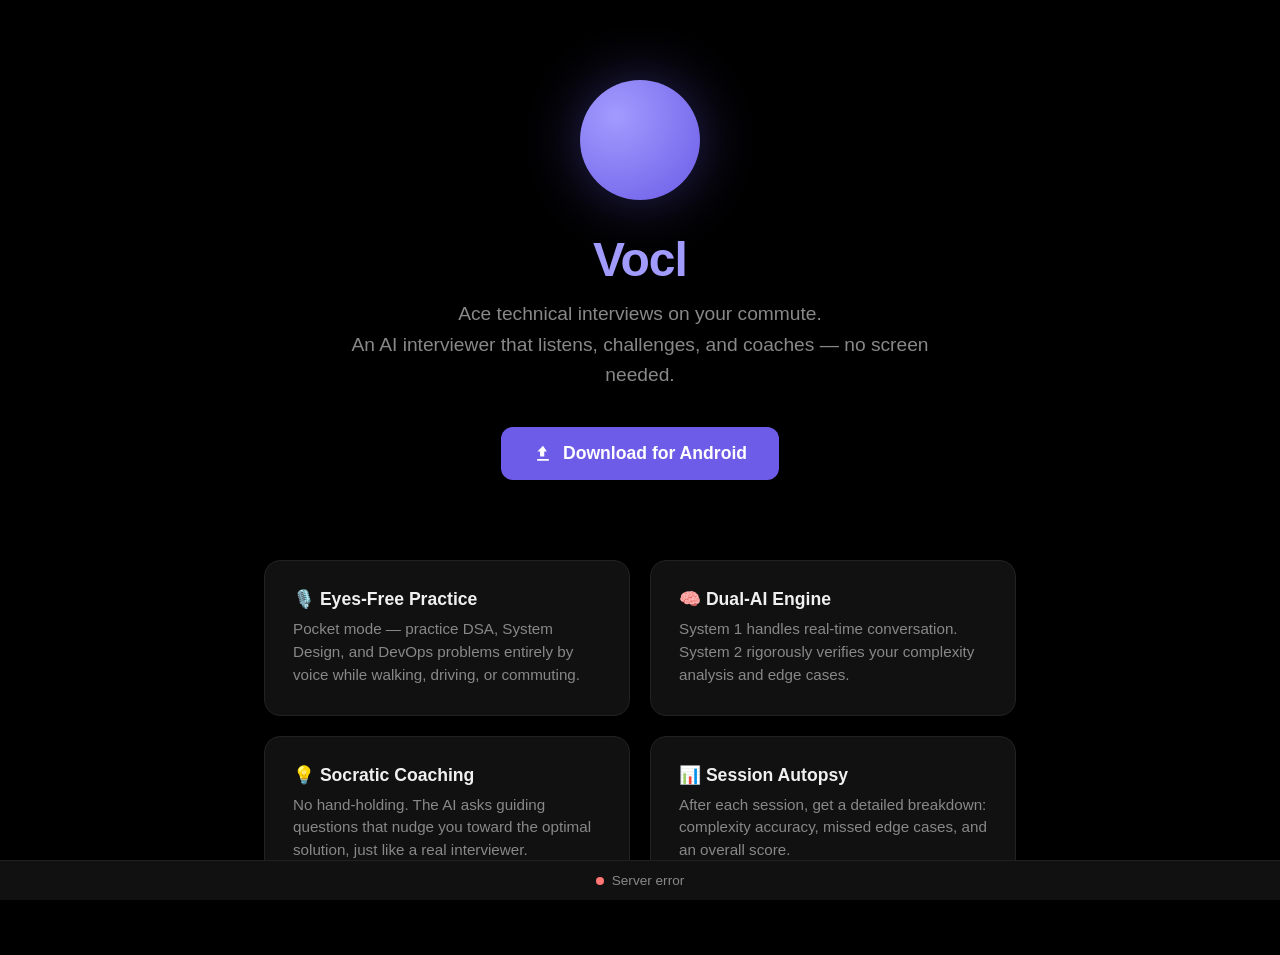
==== static/index.html @ c4c81ea9 "feat: initial Vocl project — FastAPI backend + Android hybrid client Backend (FastAPI): - System 1/2" ====
<!DOCTYPE html>
<html lang="en">
<head>
  <meta charset="UTF-8" />
  <meta name="viewport" content="width=device-width, initial-scale=1.0" />
  <title>Vocl — Ace Interviews on Your Commute</title>
  <style>
    :root {
      --bg: #000;
      --surface: #111;
      --accent: #6C5CE7;
      --accent-glow: #a29bfe;
      --text: #f0f0f0;
      --muted: #888;
      --green: #00b894;
      --red: #ff7675;
    }

    * { margin: 0; padding: 0; box-sizing: border-box; }

    body {
      font-family: -apple-system, BlinkMacSystemFont, 'Segoe UI', Roboto, sans-serif;
      background: var(--bg);
      color: var(--text);
      min-height: 100vh;
      display: flex;
      flex-direction: column;
      align-items: center;
    }

    .hero {
      display: flex;
      flex-direction: column;
      align-items: center;
      justify-content: center;
      text-align: center;
      padding: 80px 24px 48px;
      max-width: 640px;
    }

    .orb {
      width: 120px;
      height: 120px;
      border-radius: 50%;
      background: radial-gradient(circle at 30% 30%, var(--accent-glow), var(--accent));
      box-shadow: 0 0 60px rgba(108, 92, 231, 0.4);
      margin-bottom: 32px;
      animation: pulse 3s ease-in-out infinite;
    }

    @keyframes pulse {
      0%, 100% { transform: scale(1); box-shadow: 0 0 60px rgba(108, 92, 231, 0.4); }
      50% { transform: scale(1.08); box-shadow: 0 0 90px rgba(108, 92, 231, 0.6); }
    }

    h1 {
      font-size: 3rem;
      font-weight: 700;
      letter-spacing: -1px;
      margin-bottom: 12px;
    }

    h1 span { color: var(--accent-glow); }

    .tagline {
      font-size: 1.2rem;
      color: var(--muted);
      line-height: 1.6;
      margin-bottom: 36px;
    }

    .cta {
      display: inline-flex;
      align-items: center;
      gap: 10px;
      background: var(--accent);
      color: #fff;
      text-decoration: none;
      padding: 16px 32px;
      border-radius: 12px;
      font-size: 1.1rem;
      font-weight: 600;
      transition: transform 0.2s, box-shadow 0.2s;
    }

    .cta:hover {
      transform: translateY(-2px);
      box-shadow: 0 8px 30px rgba(108, 92, 231, 0.5);
    }

    .cta svg { width: 20px; height: 20px; fill: currentColor; }

    .features {
      display: grid;
      grid-template-columns: repeat(auto-fit, minmax(260px, 1fr));
      gap: 20px;
      max-width: 800px;
      padding: 32px 24px 64px;
      width: 100%;
    }

    .card {
      background: var(--surface);
      border: 1px solid #222;
      border-radius: 16px;
      padding: 28px;
    }

    .card h3 {
      font-size: 1.1rem;
      margin-bottom: 8px;
    }

    .card p {
      color: var(--muted);
      font-size: 0.95rem;
      line-height: 1.5;
    }

    .status-bar {
      position: fixed;
      bottom: 0;
      width: 100%;
      background: var(--surface);
      border-top: 1px solid #222;
      padding: 12px 24px;
      display: flex;
      justify-content: center;
      align-items: center;
      gap: 8px;
      font-size: 0.85rem;
      color: var(--muted);
    }

    .dot {
      width: 8px;
      height: 8px;
      border-radius: 50%;
      background: var(--red);
    }

    .dot.live { background: var(--green); animation: blink 2s infinite; }

    @keyframes blink {
      0%, 100% { opacity: 1; }
      50% { opacity: 0.4; }
    }
  </style>
</head>
<body>
  <section class="hero">
    <div class="orb"></div>
    <h1><span>Vocl</span></h1>
    <p class="tagline">
      Ace technical interviews on your commute.<br />
      An AI interviewer that listens, challenges, and coaches — no screen needed.
    </p>
    <a class="cta" href="/downloads/vocl-release.apk" download>
      <svg viewBox="0 0 24 24"><path d="M5 20h14v-2H5v2zm7-18L5.33 9h3.17v6h5v-6h3.17L12 2z"/></svg>
      Download for Android
    </a>
  </section>

  <section class="features">
    <div class="card">
      <h3>🎙️ Eyes-Free Practice</h3>
      <p>Pocket mode — practice DSA, System Design, and DevOps problems entirely by voice while walking, driving, or commuting.</p>
    </div>
    <div class="card">
      <h3>🧠 Dual-AI Engine</h3>
      <p>System 1 handles real-time conversation. System 2 rigorously verifies your complexity analysis and edge cases.</p>
    </div>
    <div class="card">
      <h3>💡 Socratic Coaching</h3>
      <p>No hand-holding. The AI asks guiding questions that nudge you toward the optimal solution, just like a real interviewer.</p>
    </div>
    <div class="card">
      <h3>📊 Session Autopsy</h3>
      <p>After each session, get a detailed breakdown: complexity accuracy, missed edge cases, and an overall score.</p>
    </div>
  </section>

  <div class="status-bar">
    <span class="dot" id="status-dot"></span>
    <span id="status-text">Checking server...</span>
  </div>

  <script>
    (async () => {
      const dot = document.getElementById('status-dot');
      const text = document.getElementById('status-text');
      try {
        const res = await fetch('/api/health');
        if (res.ok) {
          dot.classList.add('live');
          text.textContent = 'Server online';
        } else {
          text.textContent = 'Server error';
        }
      } catch {
        text.textContent = 'Server offline';
      }
    })();
  </script>
</body>
</html>
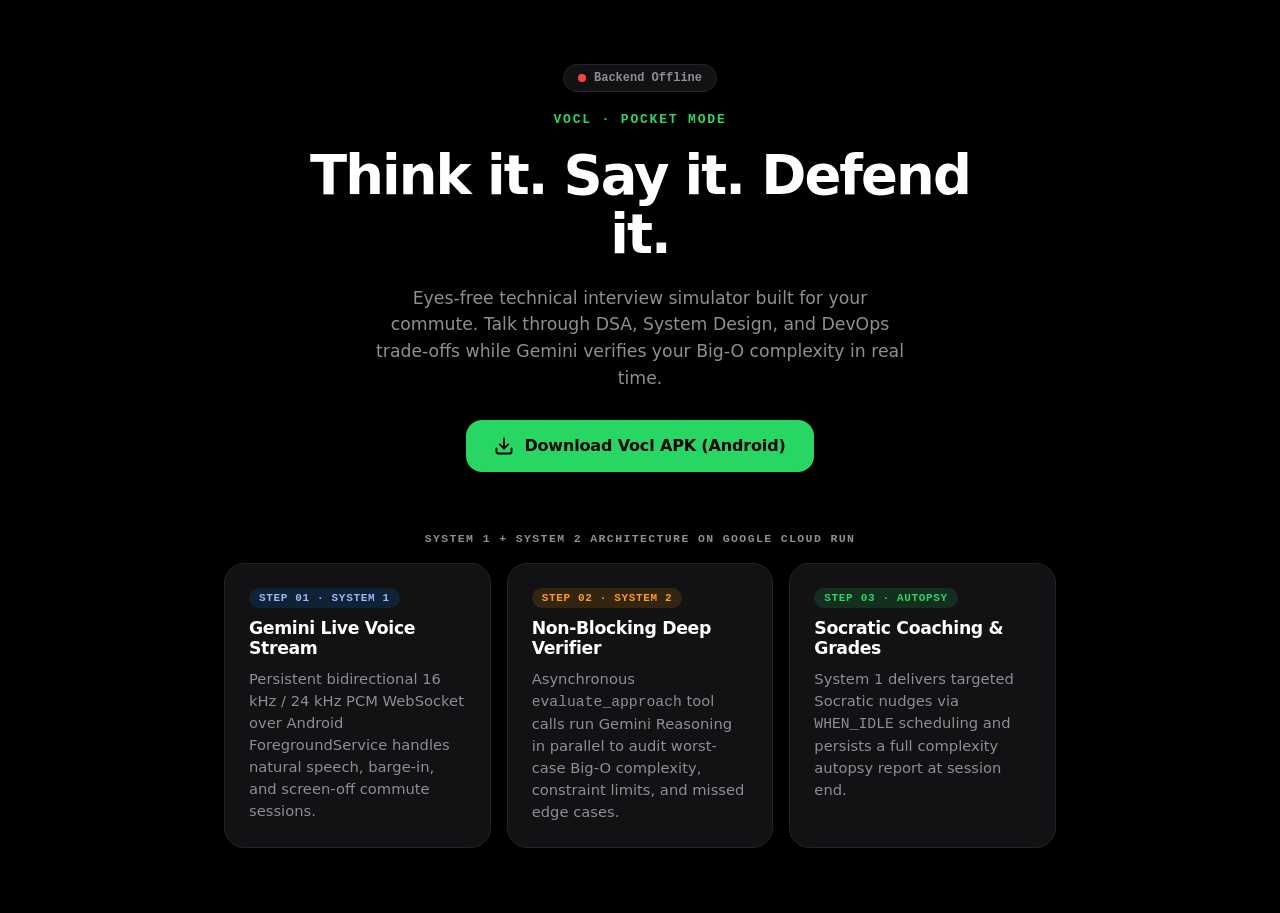
==== commit d2a9f8c2: "Milestone: Production-grade unified Android UI, Profile page, and GCP landing page" ====
--- a/static/index.html
+++ b/static/index.html
@@ -3,187 +3,191 @@
 <head>
   <meta charset="UTF-8" />
   <meta name="viewport" content="width=device-width, initial-scale=1.0" />
-  <title>Vocl — Ace Interviews on Your Commute</title>
+  <title>Vocl — Think it. Say it. Defend it.</title>
   <style>
     :root {
-      --bg: #000;
-      --surface: #111;
-      --accent: #6C5CE7;
-      --accent-glow: #a29bfe;
-      --text: #f0f0f0;
-      --muted: #888;
-      --green: #00b894;
-      --red: #ff7675;
-    }
-
-    * { margin: 0; padding: 0; box-sizing: border-box; }
+      --bg: #000000;
+      --surface: #121214;
+      --border: #242428;
+      --green: #28D763;
+      --amber: #FF9F0A;
+      --blue: #0A84FF;
+      --blue-soft: #9AB8FF;
+      --red: #FF453A;
+      --text: #FFFFFF;
+      --muted: #8E8E93;
+    }
+
+    * { margin: 0; padding: 0; box-sizing: border-box; -webkit-font-smoothing: antialiased; }
 
     body {
-      font-family: -apple-system, BlinkMacSystemFont, 'Segoe UI', Roboto, sans-serif;
+      font-family: -apple-system, BlinkMacSystemFont, "SF Pro Display", "Inter", system-ui, sans-serif;
       background: var(--bg);
       color: var(--text);
       min-height: 100vh;
       display: flex;
       flex-direction: column;
       align-items: center;
-    }
+      padding-bottom: 64px;
+    }
+
+    .mono { font-family: "SF Mono", "JetBrains Mono", ui-monospace, Menlo, monospace; }
 
     .hero {
-      display: flex;
-      flex-direction: column;
-      align-items: center;
-      justify-content: center;
+      width: 100%;
+      max-width: 720px;
+      padding: 64px 24px 40px;
+      display: flex;
+      flex-direction: column;
+      align-items: center;
       text-align: center;
-      padding: 80px 24px 48px;
-      max-width: 640px;
-    }
-
-    .orb {
-      width: 120px;
-      height: 120px;
-      border-radius: 50%;
-      background: radial-gradient(circle at 30% 30%, var(--accent-glow), var(--accent));
-      box-shadow: 0 0 60px rgba(108, 92, 231, 0.4);
-      margin-bottom: 32px;
-      animation: pulse 3s ease-in-out infinite;
-    }
-
-    @keyframes pulse {
-      0%, 100% { transform: scale(1); box-shadow: 0 0 60px rgba(108, 92, 231, 0.4); }
-      50% { transform: scale(1.08); box-shadow: 0 0 90px rgba(108, 92, 231, 0.6); }
+      gap: 20px;
+    }
+
+    .status-pill {
+      display: inline-flex;
+      align-items: center;
+      gap: 8px;
+      padding: 6px 14px;
+      border-radius: 9999px;
+      background: var(--surface);
+      border: 1px solid var(--border);
+      font-size: 12px;
+      font-weight: 600;
+      color: var(--muted);
+    }
+
+    .dot { width: 8px; height: 8px; border-radius: 50%; background: var(--red); }
+    .dot.live { background: var(--green); box-shadow: 0 0 10px rgba(40, 215, 99, 0.7); }
+
+    .brand {
+      font-size: 13px;
+      font-weight: 700;
+      letter-spacing: 0.14em;
+      text-transform: uppercase;
+      color: var(--green);
     }
 
     h1 {
-      font-size: 3rem;
-      font-weight: 700;
-      letter-spacing: -1px;
-      margin-bottom: 12px;
-    }
-
-    h1 span { color: var(--accent-glow); }
+      font-size: clamp(2.2rem, 5vw, 3.4rem);
+      font-weight: 700;
+      line-height: 1.08;
+      letter-spacing: -0.035em;
+    }
 
     .tagline {
-      font-size: 1.2rem;
+      max-width: 540px;
+      font-size: 1.08rem;
+      line-height: 1.55;
       color: var(--muted);
-      line-height: 1.6;
-      margin-bottom: 36px;
     }
 
     .cta {
+      margin-top: 8px;
       display: inline-flex;
       align-items: center;
       gap: 10px;
-      background: var(--accent);
-      color: #fff;
+      background: var(--green);
+      color: #000000;
       text-decoration: none;
-      padding: 16px 32px;
-      border-radius: 12px;
-      font-size: 1.1rem;
+      padding: 16px 28px;
+      border-radius: 16px;
+      font-size: 1rem;
+      font-weight: 700;
+      letter-spacing: -0.01em;
+      transition: transform 0.15s ease, opacity 0.15s ease;
+    }
+
+    .cta:hover { transform: translateY(-2px); opacity: 0.94; }
+
+    .arch-section {
+      width: 100%;
+      max-width: 880px;
+      padding: 20px 24px 0;
+      display: flex;
+      flex-direction: column;
+      gap: 18px;
+    }
+
+    .section-label {
+      text-align: center;
+      font-size: 11.5px;
       font-weight: 600;
-      transition: transform 0.2s, box-shadow 0.2s;
-    }
-
-    .cta:hover {
-      transform: translateY(-2px);
-      box-shadow: 0 8px 30px rgba(108, 92, 231, 0.5);
-    }
-
-    .cta svg { width: 20px; height: 20px; fill: currentColor; }
-
-    .features {
+      letter-spacing: 0.12em;
+      text-transform: uppercase;
+      color: var(--muted);
+    }
+
+    .steps {
       display: grid;
-      grid-template-columns: repeat(auto-fit, minmax(260px, 1fr));
-      gap: 20px;
-      max-width: 800px;
-      padding: 32px 24px 64px;
-      width: 100%;
+      grid-template-columns: repeat(auto-fit, minmax(240px, 1fr));
+      gap: 16px;
     }
 
     .card {
       background: var(--surface);
-      border: 1px solid #222;
-      border-radius: 16px;
-      padding: 28px;
-    }
-
-    .card h3 {
-      font-size: 1.1rem;
-      margin-bottom: 8px;
-    }
-
-    .card p {
-      color: var(--muted);
-      font-size: 0.95rem;
-      line-height: 1.5;
-    }
-
-    .status-bar {
-      position: fixed;
-      bottom: 0;
-      width: 100%;
-      background: var(--surface);
-      border-top: 1px solid #222;
-      padding: 12px 24px;
-      display: flex;
-      justify-content: center;
-      align-items: center;
-      gap: 8px;
-      font-size: 0.85rem;
-      color: var(--muted);
-    }
-
-    .dot {
-      width: 8px;
-      height: 8px;
-      border-radius: 50%;
-      background: var(--red);
-    }
-
-    .dot.live { background: var(--green); animation: blink 2s infinite; }
-
-    @keyframes blink {
-      0%, 100% { opacity: 1; }
-      50% { opacity: 0.4; }
-    }
+      border: 1px solid var(--border);
+      border-radius: 20px;
+      padding: 24px;
+      display: flex;
+      flex-direction: column;
+      gap: 10px;
+    }
+
+    .step-badge {
+      align-self: flex-start;
+      padding: 4px 10px;
+      border-radius: 9999px;
+      font-size: 11px;
+      font-weight: 700;
+      letter-spacing: 0.06em;
+    }
+
+    .step-badge.s1 { background: rgba(10, 132, 255, 0.14); color: var(--blue-soft); }
+    .step-badge.s2 { background: rgba(255, 159, 10, 0.14); color: var(--amber); }
+    .step-badge.s3 { background: rgba(40, 215, 99, 0.14); color: var(--green); }
+
+    .card h3 { font-size: 1.08rem; font-weight: 700; letter-spacing: -0.02em; }
+    .card p { font-size: 0.92rem; line-height: 1.5; color: var(--muted); }
   </style>
 </head>
 <body>
   <section class="hero">
-    <div class="orb"></div>
-    <h1><span>Vocl</span></h1>
+    <div class="status-pill mono">
+      <span class="dot" id="status-dot"></span>
+      <span id="status-text">Checking Cloud Run backend…</span>
+    </div>
+    <span class="brand mono">VOCL · POCKET MODE</span>
+    <h1>Think it. Say it. Defend it.</h1>
     <p class="tagline">
-      Ace technical interviews on your commute.<br />
-      An AI interviewer that listens, challenges, and coaches — no screen needed.
+      Eyes-free technical interview simulator built for your commute. Talk through DSA, System Design, and DevOps trade-offs while Gemini verifies your Big-O complexity in real time.
     </p>
     <a class="cta" href="/downloads/vocl-release.apk" download>
-      <svg viewBox="0 0 24 24"><path d="M5 20h14v-2H5v2zm7-18L5.33 9h3.17v6h5v-6h3.17L12 2z"/></svg>
-      Download for Android
+      <svg width="20" height="20" viewBox="0 0 24 24" fill="none" stroke="currentColor" stroke-width="2.3" stroke-linecap="round" stroke-linejoin="round"><path d="M21 15v4a2 2 0 0 1-2 2H5a2 2 0 0 1-2-2v-4"></path><polyline points="7 10 12 15 17 10"></polyline><line x1="12" y1="15" x2="12" y2="3"></line></svg>
+      Download Vocl APK (Android)
     </a>
   </section>
 
-  <section class="features">
-    <div class="card">
-      <h3>🎙️ Eyes-Free Practice</h3>
-      <p>Pocket mode — practice DSA, System Design, and DevOps problems entirely by voice while walking, driving, or commuting.</p>
-    </div>
-    <div class="card">
-      <h3>🧠 Dual-AI Engine</h3>
-      <p>System 1 handles real-time conversation. System 2 rigorously verifies your complexity analysis and edge cases.</p>
-    </div>
-    <div class="card">
-      <h3>💡 Socratic Coaching</h3>
-      <p>No hand-holding. The AI asks guiding questions that nudge you toward the optimal solution, just like a real interviewer.</p>
-    </div>
-    <div class="card">
-      <h3>📊 Session Autopsy</h3>
-      <p>After each session, get a detailed breakdown: complexity accuracy, missed edge cases, and an overall score.</p>
+  <section class="arch-section">
+    <div class="section-label mono">SYSTEM 1 + SYSTEM 2 ARCHITECTURE ON GOOGLE CLOUD RUN</div>
+    <div class="steps">
+      <article class="card">
+        <span class="step-badge s1 mono">STEP 01 · SYSTEM 1</span>
+        <h3>Gemini Live Voice Stream</h3>
+        <p>Persistent bidirectional 16 kHz / 24 kHz PCM WebSocket over Android ForegroundService handles natural speech, barge-in, and screen-off commute sessions.</p>
+      </article>
+      <article class="card">
+        <span class="step-badge s2 mono">STEP 02 · SYSTEM 2</span>
+        <h3>Non-Blocking Deep Verifier</h3>
+        <p>Asynchronous <code>evaluate_approach</code> tool calls run Gemini Reasoning in parallel to audit worst-case Big-O complexity, constraint limits, and missed edge cases.</p>
+      </article>
+      <article class="card">
+        <span class="step-badge s3 mono">STEP 03 · AUTOPSY</span>
+        <h3>Socratic Coaching &amp; Grades</h3>
+        <p>System 1 delivers targeted Socratic nudges via <code>WHEN_IDLE</code> scheduling and persists a full complexity autopsy report at session end.</p>
+      </article>
     </div>
   </section>
-
-  <div class="status-bar">
-    <span class="dot" id="status-dot"></span>
-    <span id="status-text">Checking server...</span>
-  </div>
 
   <script>
     (async () => {
@@ -191,14 +195,12 @@
       const text = document.getElementById('status-text');
       try {
         const res = await fetch('/api/health');
-        if (res.ok) {
-          dot.classList.add('live');
-          text.textContent = 'Server online';
-        } else {
-          text.textContent = 'Server error';
-        }
+        if (!res.ok) throw new Error('HTTP ' + res.status);
+        const data = await res.json();
+        dot.classList.add('live');
+        text.textContent = 'Backend Online (' + (data.ai_mode === 'live' ? 'Live Gemini' : 'Mock Mode') + ')';
       } catch {
-        text.textContent = 'Server offline';
+        text.textContent = 'Backend Offline';
       }
     })();
   </script>
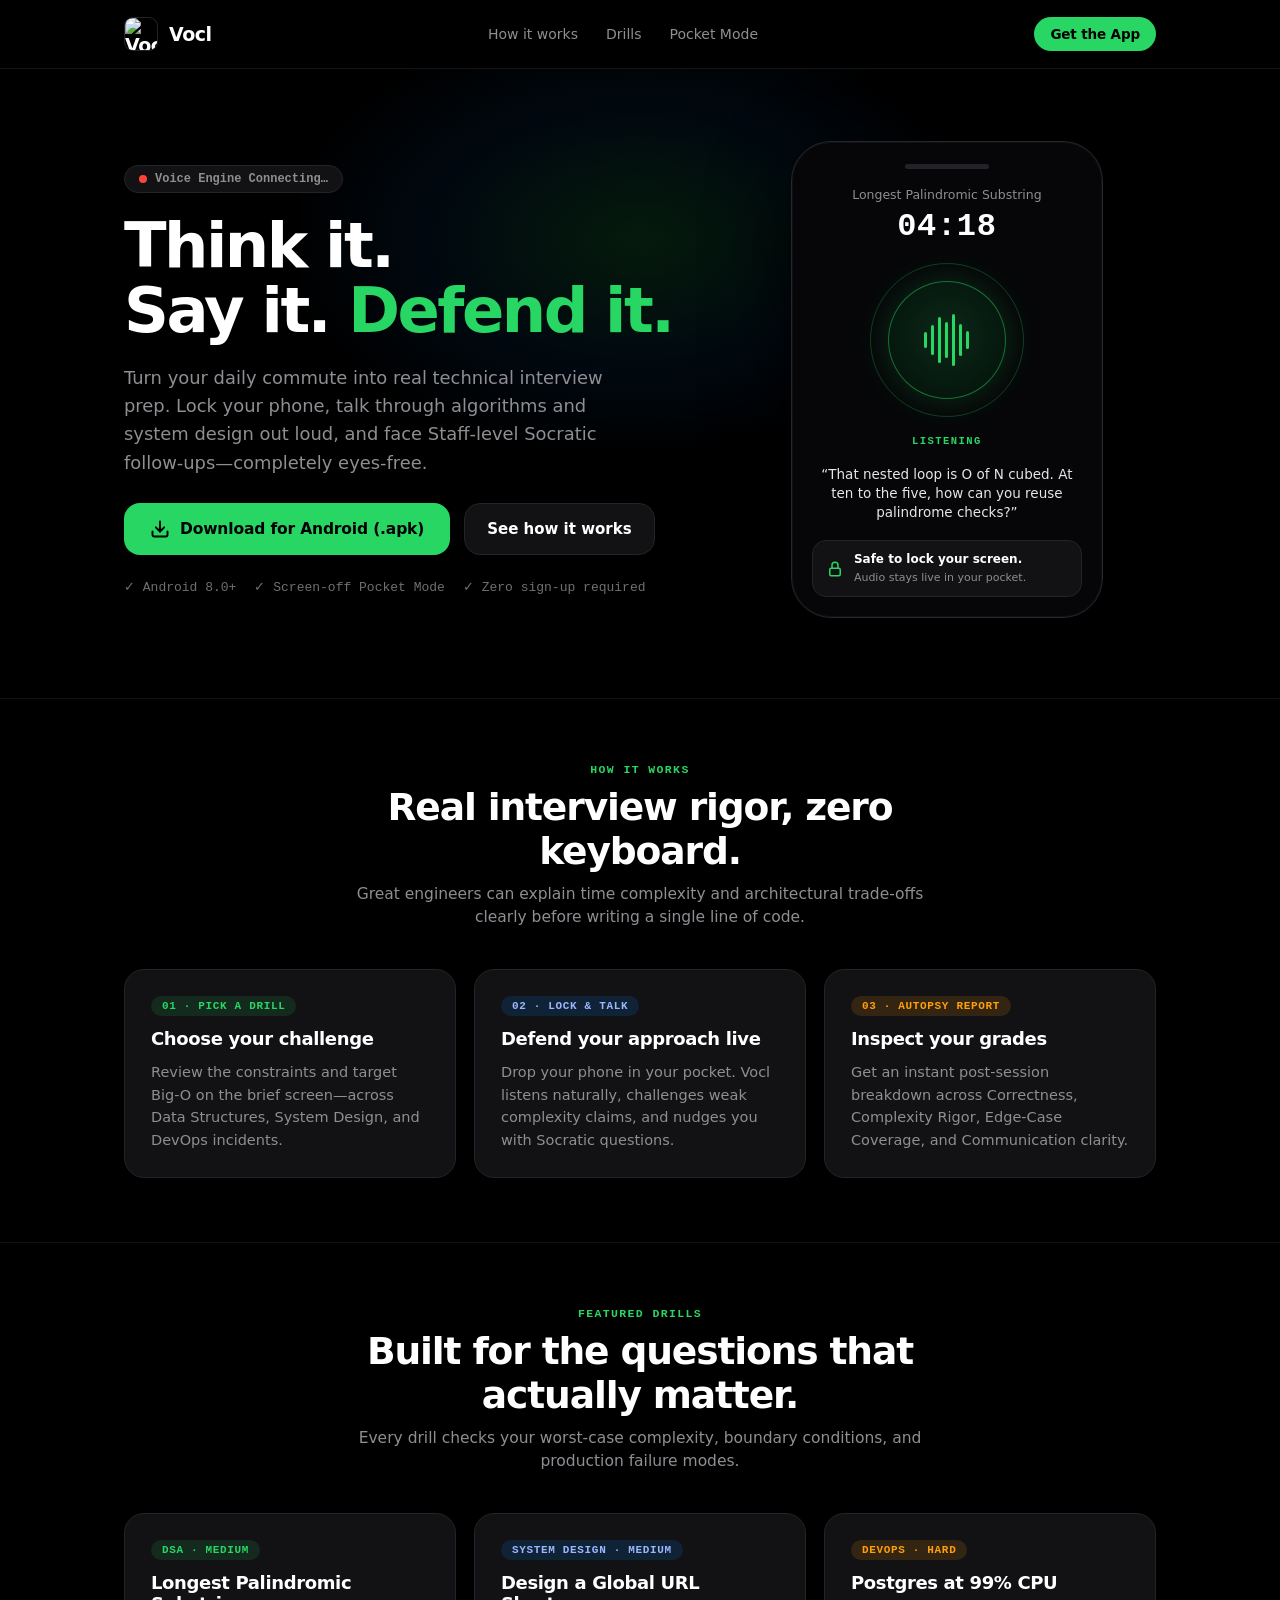
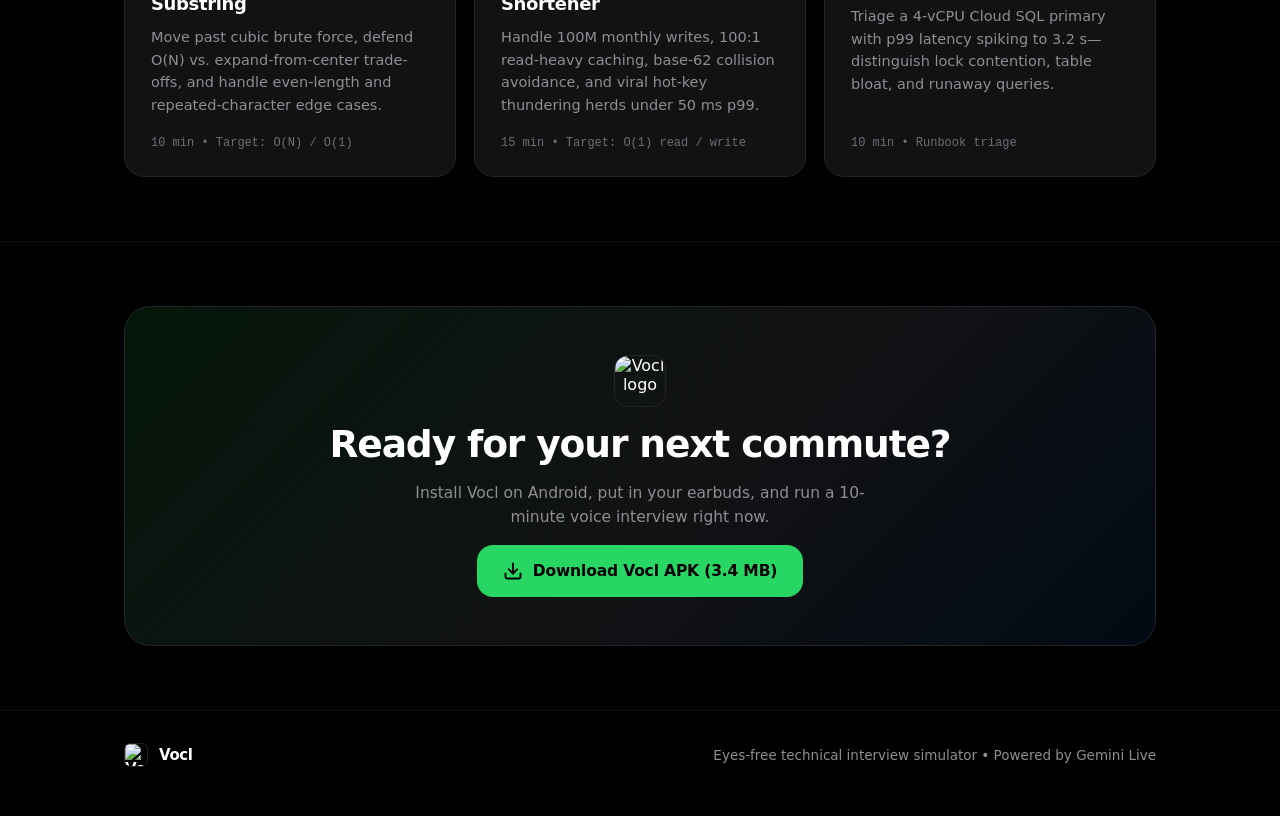
==== commit e263816b: "feat(brand): add Vocl logo to Android launcher/app and upgrade user-facing landing page" ====
--- a/static/index.html
+++ b/static/index.html
@@ -4,10 +4,14 @@
   <meta charset="UTF-8" />
   <meta name="viewport" content="width=device-width, initial-scale=1.0" />
   <title>Vocl — Think it. Say it. Defend it.</title>
+  <meta name="description" content="Practice technical interviews eyes-free on your commute. Lock your phone, talk through algorithms and system design out loud, and get real-time Socratic feedback." />
+  <link rel="icon" type="image/png" href="/favicon.png" />
+  <link rel="apple-touch-icon" href="/vocl-logo.png" />
   <style>
     :root {
       --bg: #000000;
       --surface: #121214;
+      --surface-elevated: #18181C;
       --border: #242428;
       --green: #28D763;
       --amber: #FF9F0A;
@@ -15,179 +19,365 @@
       --blue-soft: #9AB8FF;
       --red: #FF453A;
       --text: #FFFFFF;
+      --text-secondary: #D4D4D8;
       --muted: #8E8E93;
     }
 
     * { margin: 0; padding: 0; box-sizing: border-box; -webkit-font-smoothing: antialiased; }
+    html { scroll-behavior: smooth; }
 
     body {
       font-family: -apple-system, BlinkMacSystemFont, "SF Pro Display", "Inter", system-ui, sans-serif;
       background: var(--bg);
       color: var(--text);
       min-height: 100vh;
-      display: flex;
-      flex-direction: column;
-      align-items: center;
-      padding-bottom: 64px;
-    }
-
-    .mono { font-family: "SF Mono", "JetBrains Mono", ui-monospace, Menlo, monospace; }
-
+      overflow-x: hidden;
+    }
+
+    .mono { font-family: "SF Mono", "JetBrains Mono", ui-monospace, Menlo, monospace; font-variant-numeric: tabular-nums; }
+    .container { width: 100%; max-width: 1080px; margin: 0 auto; padding: 0 24px; }
+
+    /* Sticky Top Nav */
+    .nav {
+      position: sticky; top: 0; z-index: 60;
+      background: rgba(0, 0, 0, 0.84);
+      backdrop-filter: blur(18px);
+      border-bottom: 1px solid rgba(255, 255, 255, 0.08);
+    }
+    .nav-inner {
+      height: 68px; display: flex; align-items: center; justify-content: space-between; gap: 20px;
+    }
+    .brand {
+      display: inline-flex; align-items: center; gap: 11px;
+      text-decoration: none; color: var(--text); font-weight: 700; font-size: 19px; letter-spacing: -0.025em;
+    }
+    .brand img {
+      width: 34px; height: 34px; border-radius: 9px; border: 1px solid var(--border);
+    }
+    .nav-links { display: flex; align-items: center; gap: 28px; }
+    .nav-links a {
+      color: var(--muted); text-decoration: none; font-size: 14px; font-weight: 500;
+      transition: color 0.15s ease;
+    }
+    .nav-links a:hover { color: var(--text); }
+    .nav-cta {
+      display: inline-flex; align-items: center; gap: 8px;
+      padding: 9px 16px; border-radius: 9999px;
+      background: var(--green); color: #000000; text-decoration: none;
+      font-size: 13.5px; font-weight: 700; letter-spacing: -0.01em;
+      transition: transform 0.15s ease, opacity 0.15s ease;
+    }
+    .nav-cta:hover { transform: translateY(-1px); opacity: 0.94; }
+
+    /* Hero */
     .hero {
-      width: 100%;
-      max-width: 720px;
-      padding: 64px 24px 40px;
-      display: flex;
-      flex-direction: column;
-      align-items: center;
-      text-align: center;
-      gap: 20px;
-    }
+      position: relative; padding: 72px 0 80px;
+    }
+    .hero::before {
+      content: ""; position: absolute; top: -40px; left: 50%; transform: translateX(-50%);
+      width: 680px; height: 420px; pointer-events: none; z-index: 0;
+      background: radial-gradient(ellipse at center, rgba(40, 215, 99, 0.12) 0%, rgba(10, 132, 255, 0.06) 45%, rgba(0, 0, 0, 0) 75%);
+    }
+    .hero-grid {
+      position: relative; z-index: 1;
+      display: grid; grid-template-columns: 1.15fr 0.85fr; gap: 48px; align-items: center;
+    }
+    .hero-copy { display: flex; flex-direction: column; align-items: flex-start; gap: 20px; }
 
     .status-pill {
-      display: inline-flex;
-      align-items: center;
-      gap: 8px;
-      padding: 6px 14px;
-      border-radius: 9999px;
-      background: var(--surface);
-      border: 1px solid var(--border);
-      font-size: 12px;
-      font-weight: 600;
-      color: var(--muted);
-    }
-
+      display: inline-flex; align-items: center; gap: 8px;
+      padding: 6px 14px; border-radius: 9999px;
+      background: var(--surface); border: 1px solid var(--border);
+      font-size: 12px; font-weight: 600; color: var(--muted);
+    }
     .dot { width: 8px; height: 8px; border-radius: 50%; background: var(--red); }
-    .dot.live { background: var(--green); box-shadow: 0 0 10px rgba(40, 215, 99, 0.7); }
-
-    .brand {
-      font-size: 13px;
-      font-weight: 700;
-      letter-spacing: 0.14em;
-      text-transform: uppercase;
-      color: var(--green);
-    }
+    .dot.live { background: var(--green); box-shadow: 0 0 10px rgba(40, 215, 99, 0.75); }
 
     h1 {
-      font-size: clamp(2.2rem, 5vw, 3.4rem);
-      font-weight: 700;
-      line-height: 1.08;
-      letter-spacing: -0.035em;
-    }
-
-    .tagline {
-      max-width: 540px;
-      font-size: 1.08rem;
-      line-height: 1.55;
-      color: var(--muted);
-    }
-
-    .cta {
-      margin-top: 8px;
-      display: inline-flex;
-      align-items: center;
-      gap: 10px;
-      background: var(--green);
-      color: #000000;
-      text-decoration: none;
-      padding: 16px 28px;
-      border-radius: 16px;
-      font-size: 1rem;
-      font-weight: 700;
-      letter-spacing: -0.01em;
+      font-size: clamp(2.5rem, 5.2vw, 3.9rem);
+      font-weight: 700; line-height: 1.05; letter-spacing: -0.04em;
+    }
+    h1 .accent { color: var(--green); }
+
+    .hero-sub {
+      font-size: 1.12rem; line-height: 1.58; color: var(--muted); max-width: 510px;
+    }
+
+    .cta-row { display: flex; flex-wrap: wrap; align-items: center; gap: 14px; margin-top: 6px; }
+    .btn-primary {
+      display: inline-flex; align-items: center; gap: 10px;
+      padding: 16px 26px; border-radius: 16px;
+      background: var(--green); color: #000000; text-decoration: none;
+      font-size: 15.5px; font-weight: 700; letter-spacing: -0.01em;
       transition: transform 0.15s ease, opacity 0.15s ease;
     }
-
-    .cta:hover { transform: translateY(-2px); opacity: 0.94; }
-
-    .arch-section {
-      width: 100%;
-      max-width: 880px;
-      padding: 20px 24px 0;
-      display: flex;
-      flex-direction: column;
-      gap: 18px;
-    }
-
-    .section-label {
-      text-align: center;
-      font-size: 11.5px;
-      font-weight: 600;
-      letter-spacing: 0.12em;
-      text-transform: uppercase;
-      color: var(--muted);
-    }
-
-    .steps {
-      display: grid;
-      grid-template-columns: repeat(auto-fit, minmax(240px, 1fr));
-      gap: 16px;
-    }
-
+    .btn-primary:hover { transform: translateY(-2px); opacity: 0.94; }
+    .btn-secondary {
+      display: inline-flex; align-items: center; gap: 8px;
+      padding: 16px 22px; border-radius: 16px;
+      background: var(--surface); border: 1px solid var(--border);
+      color: var(--text); text-decoration: none;
+      font-size: 15px; font-weight: 600;
+      transition: border-color 0.15s ease, transform 0.15s ease;
+    }
+    .btn-secondary:hover { border-color: #3A3A42; transform: translateY(-1px); }
+
+    .hero-meta {
+      display: flex; flex-wrap: wrap; gap: 18px; margin-top: 4px;
+      font-size: 13px; color: #6E6E73;
+    }
+    .hero-meta span { display: inline-flex; align-items: center; gap: 6px; }
+
+    /* Interactive Phone Mockup */
+    .phone-wrap { display: flex; justify-content: center; }
+    .phone-frame {
+      width: 312px; border-radius: 40px; padding: 22px 20px 20px;
+      background: #060608; border: 1.5px solid #26262C;
+      box-shadow: 0 32px 80px rgba(0, 0, 0, 0.85), 0 0 0 1px rgba(255, 255, 255, 0.04) inset;
+      display: flex; flex-direction: column; align-items: center; gap: 18px;
+    }
+    .phone-notch { width: 84px; height: 5px; border-radius: 999px; background: #222228; }
+    .phone-header { text-align: center; display: flex; flex-direction: column; gap: 6px; }
+    .phone-prob { font-size: 12.5px; color: var(--muted); }
+    .phone-timer { font-size: 32px; font-weight: 700; letter-spacing: 0.02em; }
+    .phone-orb {
+      width: 154px; height: 154px; border-radius: 50%; position: relative;
+      display: flex; align-items: center; justify-content: center;
+      border: 1px solid rgba(40, 215, 99, 0.25);
+    }
+    .phone-orb-inner {
+      width: 118px; height: 118px; border-radius: 50%;
+      background: radial-gradient(circle at 50% 45%, #0B2818 0%, #041009 100%);
+      border: 1px solid rgba(40, 215, 99, 0.48);
+      box-shadow: 0 0 34px rgba(40, 215, 99, 0.20);
+      display: flex; align-items: center; justify-content: center; gap: 4px;
+    }
+    .wave-bar {
+      width: 3px; border-radius: 999px; background: var(--green);
+      animation: wave 1.6s ease-in-out infinite;
+    }
+    @keyframes wave { 0%, 100% { transform: scaleY(0.45); } 50% { transform: scaleY(1.1); } }
+    .phone-state { font-size: 10.5px; font-weight: 700; letter-spacing: 0.14em; color: var(--green); }
+    .phone-quote {
+      font-size: 13.5px; line-height: 1.42; text-align: center; color: #E5E5EA; padding: 0 6px;
+    }
+    .phone-pocket {
+      width: 100%; background: var(--surface); border: 1px solid var(--border); border-radius: 14px;
+      padding: 11px 13px; display: flex; align-items: center; gap: 10px;
+    }
+    .phone-pocket strong { display: block; font-size: 12px; color: #FFFFFF; }
+    .phone-pocket span { font-size: 11px; color: var(--muted); }
+
+    /* Sections */
+    section.block { padding: 64px 0; border-top: 1px solid rgba(255, 255, 255, 0.07); }
+    .section-head { text-align: center; max-width: 600px; margin: 0 auto 40px; display: flex; flex-direction: column; gap: 10px; }
+    .eyebrow { font-size: 11.5px; font-weight: 700; letter-spacing: 0.12em; text-transform: uppercase; color: var(--green); }
+    h2 { font-size: clamp(1.75rem, 3.2vw, 2.35rem); font-weight: 700; letter-spacing: -0.03em; line-height: 1.15; }
+    .section-sub { font-size: 15.5px; color: var(--muted); line-height: 1.5; }
+
+    .grid-3 { display: grid; grid-template-columns: repeat(3, 1fr); gap: 18px; }
     .card {
-      background: var(--surface);
-      border: 1px solid var(--border);
-      border-radius: 20px;
-      padding: 24px;
-      display: flex;
-      flex-direction: column;
-      gap: 10px;
-    }
-
-    .step-badge {
-      align-self: flex-start;
-      padding: 4px 10px;
-      border-radius: 9999px;
-      font-size: 11px;
-      font-weight: 700;
-      letter-spacing: 0.06em;
-    }
-
-    .step-badge.s1 { background: rgba(10, 132, 255, 0.14); color: var(--blue-soft); }
-    .step-badge.s2 { background: rgba(255, 159, 10, 0.14); color: var(--amber); }
-    .step-badge.s3 { background: rgba(40, 215, 99, 0.14); color: var(--green); }
-
-    .card h3 { font-size: 1.08rem; font-weight: 700; letter-spacing: -0.02em; }
-    .card p { font-size: 0.92rem; line-height: 1.5; color: var(--muted); }
+      background: var(--surface); border: 1px solid var(--border); border-radius: 20px;
+      padding: 26px; display: flex; flex-direction: column; gap: 12px;
+      transition: border-color 0.2s ease, transform 0.2s ease;
+    }
+    .card:hover { border-color: #34343C; transform: translateY(-2px); }
+
+    .badge {
+      align-self: flex-start; padding: 4px 11px; border-radius: 9999px;
+      font-size: 11px; font-weight: 700; letter-spacing: 0.06em;
+    }
+    .badge.green { background: rgba(40, 215, 99, 0.12); color: var(--green); }
+    .badge.blue { background: rgba(10, 132, 255, 0.14); color: var(--blue-soft); }
+    .badge.amber { background: rgba(255, 159, 10, 0.14); color: var(--amber); }
+
+    .card h3 { font-size: 18px; font-weight: 700; letter-spacing: -0.02em; }
+    .card p { font-size: 14.5px; line-height: 1.55; color: var(--muted); }
+    .drill-meta { margin-top: auto; padding-top: 8px; font-size: 12px; color: #6E6E73; }
+
+    /* Bottom CTA Banner */
+    .cta-banner {
+      background: linear-gradient(135deg, rgba(40, 215, 99, 0.10) 0%, rgba(18, 18, 20, 1) 55%, rgba(10, 132, 255, 0.08) 100%);
+      border: 1px solid var(--border); border-radius: 26px;
+      padding: 48px 32px; text-align: center;
+      display: flex; flex-direction: column; align-items: center; gap: 16px;
+    }
+    .cta-banner img { width: 52px; height: 52px; border-radius: 14px; border: 1px solid var(--border); }
+    .cta-banner p { max-width: 480px; font-size: 15.5px; color: var(--muted); line-height: 1.5; }
+
+    /* Footer */
+    footer {
+      border-top: 1px solid rgba(255, 255, 255, 0.07);
+      padding: 32px 0 44px;
+    }
+    .footer-inner {
+      display: flex; flex-wrap: wrap; align-items: center; justify-content: space-between; gap: 16px;
+      font-size: 13.5px; color: var(--muted);
+    }
+
+    @media (max-width: 860px) {
+      .hero-grid { grid-template-columns: 1fr; text-align: center; }
+      .hero-copy { align-items: center; }
+      .cta-row, .hero-meta { justify-content: center; }
+      .grid-3 { grid-template-columns: 1fr; }
+      .nav-links { display: none; }
+    }
   </style>
 </head>
 <body>
-  <section class="hero">
-    <div class="status-pill mono">
-      <span class="dot" id="status-dot"></span>
-      <span id="status-text">Checking Cloud Run backend…</span>
-    </div>
-    <span class="brand mono">VOCL · POCKET MODE</span>
-    <h1>Think it. Say it. Defend it.</h1>
-    <p class="tagline">
-      Eyes-free technical interview simulator built for your commute. Talk through DSA, System Design, and DevOps trade-offs while Gemini verifies your Big-O complexity in real time.
-    </p>
-    <a class="cta" href="/downloads/vocl-release.apk" download>
-      <svg width="20" height="20" viewBox="0 0 24 24" fill="none" stroke="currentColor" stroke-width="2.3" stroke-linecap="round" stroke-linejoin="round"><path d="M21 15v4a2 2 0 0 1-2 2H5a2 2 0 0 1-2-2v-4"></path><polyline points="7 10 12 15 17 10"></polyline><line x1="12" y1="15" x2="12" y2="3"></line></svg>
-      Download Vocl APK (Android)
-    </a>
+
+  <nav class="nav">
+    <div class="container nav-inner">
+      <a class="brand" href="#">
+        <img src="/vocl-logo.png" alt="Vocl logo" />
+        <span>Vocl</span>
+      </a>
+      <div class="nav-links">
+        <a href="#how-it-works">How it works</a>
+        <a href="#drills">Drills</a>
+        <a href="#pocket-mode">Pocket Mode</a>
+      </div>
+      <a class="nav-cta" href="/downloads/vocl-release.apk" download="vocl-release.apk">Get the App</a>
+    </div>
+  </nav>
+
+  <header class="hero">
+    <div class="container hero-grid">
+      <div class="hero-copy">
+        <div class="status-pill mono">
+          <span class="dot" id="status-dot"></span>
+          <span id="status-text">Checking live voice engine…</span>
+        </div>
+        <h1>Think it.<br />Say it. <span class="accent">Defend it.</span></h1>
+        <p class="hero-sub">
+          Turn your daily commute into real technical interview prep. Lock your phone, talk through algorithms and system design out loud, and face Staff-level Socratic follow-ups—completely eyes-free.
+        </p>
+        <div class="cta-row">
+          <a class="btn-primary" href="/downloads/vocl-release.apk" download="vocl-release.apk">
+            <svg width="20" height="20" viewBox="0 0 24 24" fill="none" stroke="currentColor" stroke-width="2.3" stroke-linecap="round" stroke-linejoin="round"><path d="M21 15v4a2 2 0 0 1-2 2H5a2 2 0 0 1-2-2v-4"></path><polyline points="7 10 12 15 17 10"></polyline><line x1="12" y1="15" x2="12" y2="3"></line></svg>
+            Download for Android (.apk)
+          </a>
+          <a class="btn-secondary" href="#how-it-works">See how it works</a>
+        </div>
+        <div class="hero-meta mono">
+          <span>&#10003; Android 8.0+</span>
+          <span>&#10003; Screen-off Pocket Mode</span>
+          <span>&#10003; Zero sign-up required</span>
+        </div>
+      </div>
+
+      <div class="phone-wrap">
+        <div class="phone-frame" aria-label="Vocl Pocket Mode Preview">
+          <div class="phone-notch"></div>
+          <div class="phone-header">
+            <span class="phone-prob">Longest Palindromic Substring</span>
+            <span class="phone-timer mono">04:18</span>
+          </div>
+          <div class="phone-orb">
+            <div class="phone-orb-inner">
+              <span class="wave-bar" style="height:16px;animation-delay:0.0s;"></span>
+              <span class="wave-bar" style="height:30px;animation-delay:0.1s;"></span>
+              <span class="wave-bar" style="height:46px;animation-delay:0.2s;"></span>
+              <span class="wave-bar" style="height:36px;animation-delay:0.3s;"></span>
+              <span class="wave-bar" style="height:52px;animation-delay:0.4s;"></span>
+              <span class="wave-bar" style="height:32px;animation-delay:0.5s;"></span>
+              <span class="wave-bar" style="height:18px;animation-delay:0.6s;"></span>
+            </div>
+          </div>
+          <span class="phone-state mono">LISTENING</span>
+          <p class="phone-quote">“That nested loop is O of N cubed. At ten to the five, how can you reuse palindrome checks?”</p>
+          <div class="phone-pocket">
+            <svg width="18" height="18" viewBox="0 0 24 24" fill="none" stroke="#28D763" stroke-width="2" stroke-linecap="round" stroke-linejoin="round"><rect x="5" y="11" width="14" height="10" rx="2"></rect><path d="M8 11V7a4 4 0 0 1 8 0v4"></path></svg>
+            <div>
+              <strong>Safe to lock your screen.</strong>
+              <span>Audio stays live in your pocket.</span>
+            </div>
+          </div>
+        </div>
+      </div>
+    </div>
+  </header>
+
+  <section class="block" id="how-it-works">
+    <div class="container">
+      <div class="section-head">
+        <span class="eyebrow mono">HOW IT WORKS</span>
+        <h2>Real interview rigor, zero keyboard.</h2>
+        <p class="section-sub">Great engineers can explain time complexity and architectural trade-offs clearly before writing a single line of code.</p>
+      </div>
+      <div class="grid-3">
+        <article class="card">
+          <span class="badge green mono">01 · PICK A DRILL</span>
+          <h3>Choose your challenge</h3>
+          <p>Review the constraints and target Big-O on the brief screen—across Data Structures, System Design, and DevOps incidents.</p>
+        </article>
+        <article class="card">
+          <span class="badge blue mono">02 · LOCK &amp; TALK</span>
+          <h3>Defend your approach live</h3>
+          <p>Drop your phone in your pocket. Vocl listens naturally, challenges weak complexity claims, and nudges you with Socratic questions.</p>
+        </article>
+        <article class="card">
+          <span class="badge amber mono">03 · AUTOPSY REPORT</span>
+          <h3>Inspect your grades</h3>
+          <p>Get an instant post-session breakdown across Correctness, Complexity Rigor, Edge-Case Coverage, and Communication clarity.</p>
+        </article>
+      </div>
+    </div>
   </section>
 
-  <section class="arch-section">
-    <div class="section-label mono">SYSTEM 1 + SYSTEM 2 ARCHITECTURE ON GOOGLE CLOUD RUN</div>
-    <div class="steps">
-      <article class="card">
-        <span class="step-badge s1 mono">STEP 01 · SYSTEM 1</span>
-        <h3>Gemini Live Voice Stream</h3>
-        <p>Persistent bidirectional 16 kHz / 24 kHz PCM WebSocket over Android ForegroundService handles natural speech, barge-in, and screen-off commute sessions.</p>
-      </article>
-      <article class="card">
-        <span class="step-badge s2 mono">STEP 02 · SYSTEM 2</span>
-        <h3>Non-Blocking Deep Verifier</h3>
-        <p>Asynchronous <code>evaluate_approach</code> tool calls run Gemini Reasoning in parallel to audit worst-case Big-O complexity, constraint limits, and missed edge cases.</p>
-      </article>
-      <article class="card">
-        <span class="step-badge s3 mono">STEP 03 · AUTOPSY</span>
-        <h3>Socratic Coaching &amp; Grades</h3>
-        <p>System 1 delivers targeted Socratic nudges via <code>WHEN_IDLE</code> scheduling and persists a full complexity autopsy report at session end.</p>
-      </article>
+  <section class="block" id="drills">
+    <div class="container">
+      <div class="section-head">
+        <span class="eyebrow mono">FEATURED DRILLS</span>
+        <h2>Built for the questions that actually matter.</h2>
+        <p class="section-sub">Every drill checks your worst-case complexity, boundary conditions, and production failure modes.</p>
+      </div>
+      <div class="grid-3">
+        <article class="card">
+          <span class="badge green mono">DSA · MEDIUM</span>
+          <h3>Longest Palindromic Substring</h3>
+          <p>Move past cubic brute force, defend O(N) vs. expand-from-center trade-offs, and handle even-length and repeated-character edge cases.</p>
+          <div class="drill-meta mono">10 min &bull; Target: O(N) / O(1)</div>
+        </article>
+        <article class="card">
+          <span class="badge blue mono">SYSTEM DESIGN · MEDIUM</span>
+          <h3>Design a Global URL Shortener</h3>
+          <p>Handle 100M monthly writes, 100:1 read-heavy caching, base-62 collision avoidance, and viral hot-key thundering herds under 50 ms p99.</p>
+          <div class="drill-meta mono">15 min &bull; Target: O(1) read / write</div>
+        </article>
+        <article class="card">
+          <span class="badge amber mono">DEVOPS · HARD</span>
+          <h3>Postgres at 99% CPU</h3>
+          <p>Triage a 4-vCPU Cloud SQL primary with p99 latency spiking to 3.2 s—distinguish lock contention, table bloat, and runaway queries.</p>
+          <div class="drill-meta mono">10 min &bull; Runbook triage</div>
+        </article>
+      </div>
     </div>
   </section>
+
+  <section class="block" id="pocket-mode">
+    <div class="container">
+      <div class="cta-banner">
+        <img src="/vocl-logo.png" alt="Vocl logo" />
+        <h2>Ready for your next commute?</h2>
+        <p>Install Vocl on Android, put in your earbuds, and run a 10-minute voice interview right now.</p>
+        <a class="btn-primary" href="/downloads/vocl-release.apk" download="vocl-release.apk">
+          <svg width="20" height="20" viewBox="0 0 24 24" fill="none" stroke="currentColor" stroke-width="2.3" stroke-linecap="round" stroke-linejoin="round"><path d="M21 15v4a2 2 0 0 1-2 2H5a2 2 0 0 1-2-2v-4"></path><polyline points="7 10 12 15 17 10"></polyline><line x1="12" y1="15" x2="12" y2="3"></line></svg>
+          Download Vocl APK (3.4 MB)
+        </a>
+      </div>
+    </div>
+  </section>
+
+  <footer>
+    <div class="container footer-inner">
+      <a class="brand" href="#" style="font-size:15px;">
+        <img src="/vocl-logo.png" alt="Vocl logo" style="width:24px;height:24px;border-radius:6px;" />
+        <span>Vocl</span>
+      </a>
+      <span>Eyes-free technical interview simulator &bull; Powered by Gemini Live</span>
+    </div>
+  </footer>
 
   <script>
     (async () => {
@@ -198,9 +388,9 @@
         if (!res.ok) throw new Error('HTTP ' + res.status);
         const data = await res.json();
         dot.classList.add('live');
-        text.textContent = 'Backend Online (' + (data.ai_mode === 'live' ? 'Live Gemini' : 'Mock Mode') + ')';
+        text.textContent = data.ai_mode === 'live' ? 'Live Voice Engine Online' : 'Voice Engine Online (Demo)';
       } catch {
-        text.textContent = 'Backend Offline';
+        text.textContent = 'Voice Engine Connecting…';
       }
     })();
   </script>
